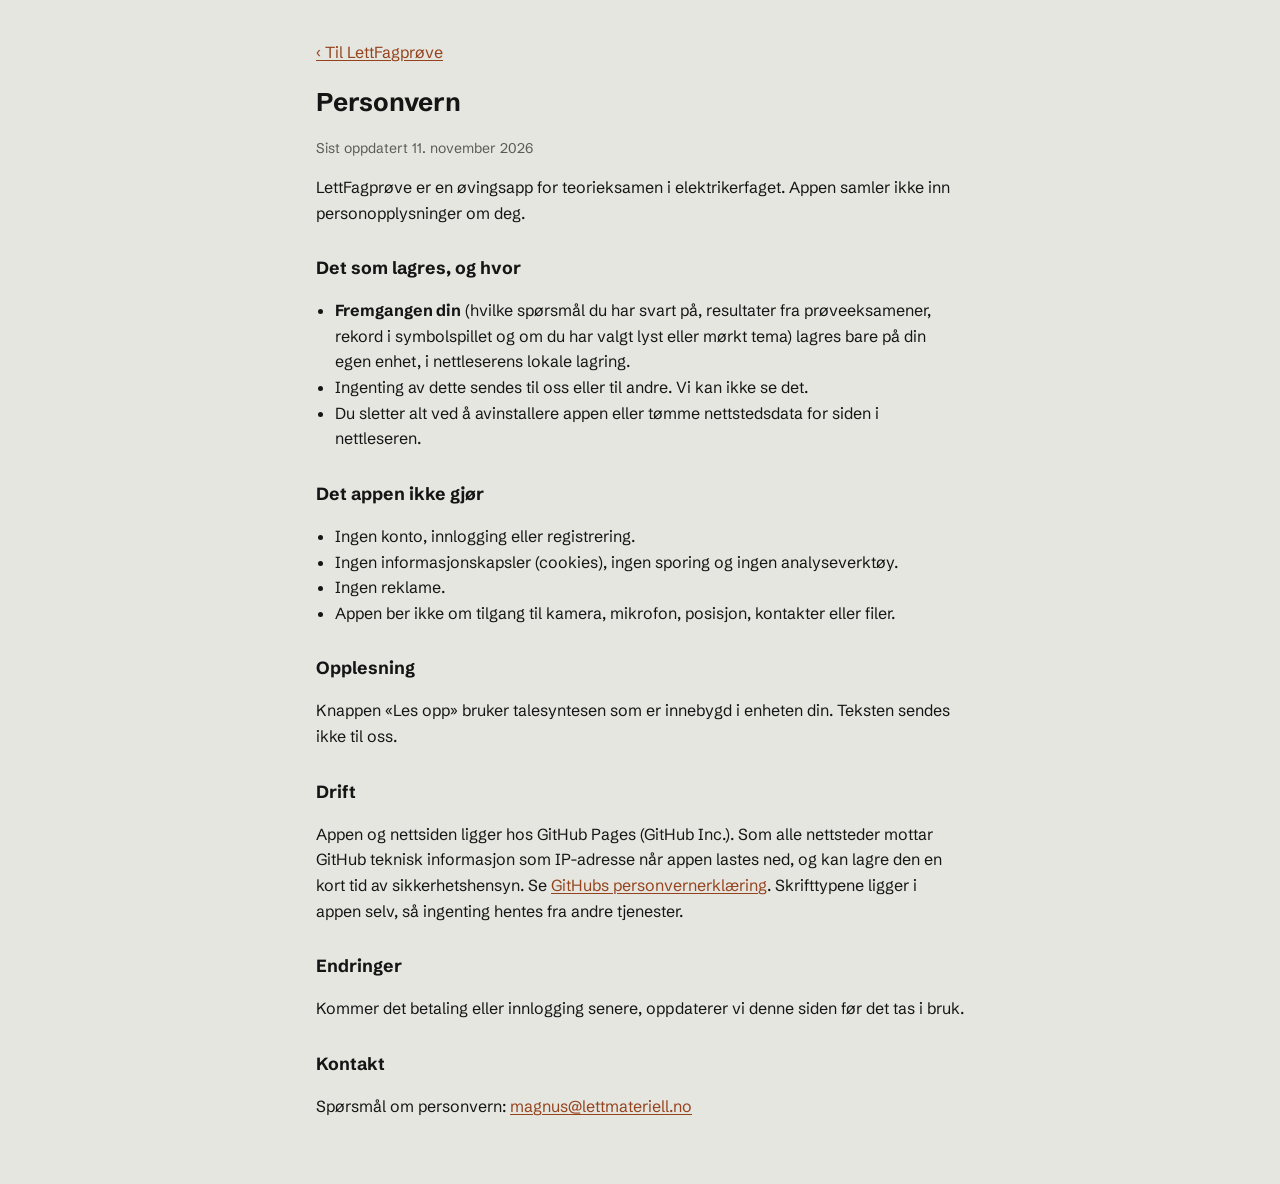
==== personvern.html @ 9872c009 "Personvernside, egne fontfiler (ingen Google Fonts), lenke fra forsiden Co-Authored-By: Claude Opus " ====
<!doctype html>
<html lang="no">
<head>
  <meta charset="utf-8">
  <meta name="viewport" content="width=device-width, initial-scale=1">
  <title>Personvern – LettFagprøve</title>
  <meta name="theme-color" content="#e6e6e1">
  <link rel="icon" href="ikoner/ikon.svg" type="image/svg+xml">
  <link rel="stylesheet" href="css/stil.css">
  <style>
    .side { max-width: 680px; margin: 0 auto; padding: 24px 16px 48px; line-height: 1.6; }
    .side h1 { font-size: 1.6rem; margin: 0 0 4px; }
    .side h2 { font-size: 1.1rem; margin: 28px 0 6px; }
    .side ul { padding-left: 1.2em; }
  </style>
</head>
<body>
  <main class="side">
    <p><a href="./">‹ Til LettFagprøve</a></p>
    <h1>Personvern</h1>
    <p class="dempet liten">Sist oppdatert 11. november 2026</p>

    <p>LettFagprøve er en øvingsapp for teorieksamen i elektrikerfaget. Appen samler ikke inn personopplysninger om deg.</p>

    <h2>Det som lagres, og hvor</h2>
    <ul>
      <li><strong>Fremgangen din</strong> (hvilke spørsmål du har svart på, resultater fra prøveeksamener, rekord i symbolspillet og om du har valgt lyst eller mørkt tema) lagres bare på din egen enhet, i nettleserens lokale lagring.</li>
      <li>Ingenting av dette sendes til oss eller til andre. Vi kan ikke se det.</li>
      <li>Du sletter alt ved å avinstallere appen eller tømme nettstedsdata for siden i nettleseren.</li>
    </ul>

    <h2>Det appen ikke gjør</h2>
    <ul>
      <li>Ingen konto, innlogging eller registrering.</li>
      <li>Ingen informasjonskapsler (cookies), ingen sporing og ingen analyseverktøy.</li>
      <li>Ingen reklame.</li>
      <li>Appen ber ikke om tilgang til kamera, mikrofon, posisjon, kontakter eller filer.</li>
    </ul>

    <h2>Opplesning</h2>
    <p>Knappen «Les opp» bruker talesyntesen som er innebygd i enheten din. Teksten sendes ikke til oss.</p>

    <h2>Drift</h2>
    <p>Appen og nettsiden ligger hos GitHub Pages (GitHub Inc.). Som alle nettsteder mottar GitHub teknisk informasjon som IP-adresse når appen lastes ned, og kan lagre den en kort tid av sikkerhetshensyn. Se <a href="https://docs.github.com/site-policy/privacy-policies/github-general-privacy-statement">GitHubs personvernerklæring</a>. Skrifttypene ligger i appen selv, så ingenting hentes fra andre tjenester.</p>

    <h2>Endringer</h2>
    <p>Kommer det betaling eller innlogging senere, oppdaterer vi denne siden før det tas i bruk.</p>

    <h2>Kontakt</h2>
    <p>Spørsmål om personvern: <a href="mailto:magnus@lettmateriell.no">magnus@lettmateriell.no</a></p>
  </main>
</body>
</html>
---- css/stil.css ----
@font-face { font-family: "Schibsted Grotesk"; font-style: normal; font-weight: 400; font-display: swap; src: url("../fonter/schibsted-grotesk-latin-400-normal.woff2") format("woff2"); }
@font-face { font-family: "Schibsted Grotesk"; font-style: normal; font-weight: 600; font-display: swap; src: url("../fonter/schibsted-grotesk-latin-600-normal.woff2") format("woff2"); }
@font-face { font-family: "Schibsted Grotesk"; font-style: normal; font-weight: 700; font-display: swap; src: url("../fonter/schibsted-grotesk-latin-700-normal.woff2") format("woff2"); }
@font-face { font-family: "Schibsted Grotesk"; font-style: normal; font-weight: 800; font-display: swap; src: url("../fonter/schibsted-grotesk-latin-800-normal.woff2") format("woff2"); }
@font-face { font-family: "IBM Plex Mono"; font-style: normal; font-weight: 400; font-display: swap; src: url("../fonter/ibm-plex-mono-latin-400-normal.woff2") format("woff2"); }
@font-face { font-family: "IBM Plex Mono"; font-style: normal; font-weight: 600; font-display: swap; src: url("../fonter/ibm-plex-mono-latin-600-normal.woff2") format("woff2"); }
@font-face { font-family: "IBM Plex Mono"; font-style: normal; font-weight: 700; font-display: swap; src: url("../fonter/ibm-plex-mono-latin-700-normal.woff2") format("woff2"); }

/* LettFagprøve – stil.
   Uttrykk: tavleskap og merkelapper. Lys grå som et tavleskap (RAL 7035), hvite flater som
   modulfronter, svarte knapper, kobber som eneste aksentfarge. Skarpe streker i stedet for myke skygger.
   Signatur: grønn/gul PE-stripe under toppen. K-numre og temakoder ser ut som tavlemerking.
   Fargene står som variabler her øverst. Tidligere versjon: nek-kilde/stil-backup-morkt.css */
:root {
  --bg: #e6e6e1;          /* tavleskap, lys grå */
  --flate: #fbfbf8;       /* modulfront */
  --flate-2: #efefea;     /* svak bakgrunn i felt */
  --tekst: #151515;
  --dempet: #5b5b56;
  --linje: #cfcfc7;
  --linje-sterk: #151515;
  --primar: #151515;      /* knapper: svart */
  --primar-tekst: #fbfbf8;
  --kobber: #b4562a;      /* aksent: kobberleder */
  --kobber-svak: #f3e3d8;
  --lenke: #94431d;
  --gul: #f0c419;         /* PE-gul */
  --gronn: #2e8b3d;       /* PE-grønn */
  --riktig: #2b7a3c;
  --riktig-bg: #e3efe1;
  --feil: #bf3128;
  --feil-bg: #f6e1de;
  --topp: #fbfbf8;
  --topp-tekst: #151515;
  --mono: "IBM Plex Mono", ui-monospace, Consolas, monospace;
  --sans: "Schibsted Grotesk", "Segoe UI", system-ui, sans-serif;
  --r: 6px;
  --r-s: 4px;
  color-scheme: light;
}
/* Mørkt tema bare når brukeren velger det med knappen (lyst er standard). */
:root[data-theme="dark"] {
  --bg: #141515; --flate: #1c1d1d; --flate-2: #252626; --tekst: #ecebe5; --dempet: #a09f98;
  --linje: #34352f; --linje-sterk: #ecebe5; --primar: #ecebe5; --primar-tekst: #141515;
  --kobber: #e08a5c; --kobber-svak: #3a2519; --lenke: #eea27a;
  --riktig: #73c47f; --riktig-bg: #18291a; --feil: #f0857b; --feil-bg: #2e1715;
  --topp: #1c1d1d; --topp-tekst: #ecebe5;
  color-scheme: dark;
}

* { box-sizing: border-box; }
html, body { margin: 0; }
body {
  background: var(--bg); color: var(--tekst);
  font: 16px/1.5 var(--sans);
  min-height: 100dvh;
  padding-bottom: env(safe-area-inset-bottom);
  -webkit-font-smoothing: antialiased;
}
button { font: inherit; color: inherit; }
a { color: var(--lenke); text-underline-offset: 2px; }
a.knapp, a.kategori, a.rad-lenke { color: inherit; text-decoration: none; }
:focus-visible { outline: 2px solid var(--kobber); outline-offset: 2px; }

/* ---------- Topp med PE-stripe ---------- */
.topp {
  position: sticky; top: 0; z-index: 5;
  display: flex; align-items: center; gap: 6px;
  padding: calc(8px + env(safe-area-inset-top)) 12px 8px;
  background: var(--topp); color: var(--topp-tekst);
  border-bottom: 5px solid transparent;
  border-image: repeating-linear-gradient(135deg, var(--gronn) 0 10px, var(--gul) 10px 20px) 5;
}
.topp h1 {
  flex: 1; margin: 0; min-width: 0;
  font-size: 1.2rem; font-weight: 800; letter-spacing: -.02em;
  white-space: nowrap; overflow: hidden; text-overflow: ellipsis;
}
.topp button {
  background: transparent; border: 1.5px solid var(--linje); color: inherit; cursor: pointer;
  width: 38px; height: 38px; border-radius: var(--r-s); font-size: 1.3rem; line-height: 1;
  display: grid; place-items: center;
}
.topp button:hover { border-color: var(--linje-sterk); }
.topp button[hidden] { display: none; }
.topp button svg { width: 20px; height: 20px; }
.topp .logo { display: grid; place-items: center; width: 34px; height: 34px; color: var(--topp-tekst); flex: 0 0 auto; }
.topp .logo svg { width: 32px; height: 26px; }
.topp h1 .lett { color: var(--kobber); }

main { max-width: 760px; margin: 0 auto; padding: 20px 16px 30px; outline: none; }

/* ---------- Byggeklosser ---------- */
.kort {
  background: var(--flate); border: 1.5px solid var(--linje); border-radius: var(--r);
  padding: 16px; margin-bottom: 14px;
}
.dempet { color: var(--dempet); }
.liten { font-size: .875rem; }
.etikett { font: 600 .7rem/1.2 var(--mono); letter-spacing: .08em; text-transform: uppercase; color: var(--dempet); }
.seksjon-tittel {
  display: flex; justify-content: space-between; align-items: baseline; gap: 8px;
  margin: 26px 0 10px; padding-bottom: 6px; border-bottom: 1.5px solid var(--linje-sterk);
}
.seksjon-tittel h2 { margin: 0; font-size: 1.15rem; font-weight: 800; letter-spacing: -.015em; }
.helt { text-align: left; padding: 20px 16px; }
.helt .stor { font: 800 2.9rem/1 var(--sans); letter-spacing: -.04em; margin-bottom: 6px; font-variant-numeric: tabular-nums; }

.knapp {
  display: flex; align-items: center; justify-content: center; gap: 8px;
  width: 100%; min-height: 48px; padding: 12px 16px; margin: 10px 0 0;
  border: 1.5px solid var(--linje-sterk); border-radius: var(--r-s); background: var(--flate);
  cursor: pointer; font-weight: 700; text-align: center;
}
.knapp:hover { background: var(--flate-2); }
.knapp.primar { background: var(--primar); color: var(--primar-tekst); border-color: var(--primar); }
.knapp.primar:hover { background: var(--primar); box-shadow: inset 0 -3px 0 var(--kobber); }
.knapp:disabled { opacity: .45; cursor: default; }
a.knapp.primar { color: var(--primar-tekst); }

/* ---------- Forside ---------- */
.status {
  display: grid; grid-template-columns: repeat(3, 1fr);
  border: 1.5px solid var(--linje); border-radius: var(--r); background: var(--flate);
}
.status > div { padding: 14px 14px 12px; border-left: 1.5px solid var(--linje); }
.status > div:first-child { border-left: 0; }
.status .verdi { font: 800 1.9rem/1.05 var(--sans); letter-spacing: -.04em; margin-top: 6px; font-variant-numeric: tabular-nums; }
.status .verdi small { font-size: .9rem; color: var(--dempet); font-weight: 600; letter-spacing: 0; }
@media (max-width: 420px) { .status .verdi { font-size: 1.4rem; } .status > div { padding: 12px 10px; } }

.start-eksamen {
  display: flex; align-items: center; gap: 14px; margin-top: 14px; padding: 16px 16px 16px 18px;
  background: var(--primar); color: var(--primar-tekst); border-radius: var(--r); text-decoration: none;
  border-left: 6px solid var(--kobber);
}
.start-eksamen .tekst { flex: 1; }
.start-eksamen strong { display: block; font-size: 1.25rem; font-weight: 800; letter-spacing: -.02em; }
.start-eksamen .pil {
  font: 700 1.2rem var(--mono); width: 40px; height: 40px; border-radius: var(--r-s);
  display: grid; place-items: center; background: var(--kobber); color: #fff; transition: transform .15s;
}
.start-eksamen:hover .pil { transform: translateX(3px); }

/* Menyen som kursfortegnelse, K-numrene som tavlemerking */
.kurser { border: 1.5px solid var(--linje); border-radius: var(--r); background: var(--flate); }
.kurs-rad {
  display: grid; grid-template-columns: 44px 1fr auto; align-items: center; gap: 12px;
  padding: 12px 14px; border-top: 1.5px solid var(--linje); color: inherit; text-decoration: none;
}
.kurs-rad:first-child { border-top: 0; }
.kurs-rad:hover { background: var(--flate-2); }
.kurs-rad:hover .kurs-nr { background: var(--kobber); border-color: var(--kobber); color: #fff; }
.kurs-rad[aria-disabled="true"] { opacity: .5; pointer-events: none; }
.kurs-nr {
  font: 700 .78rem/1 var(--mono); text-align: center; padding: 7px 0;
  border: 1.5px solid var(--linje-sterk); border-radius: 2px; background: var(--flate);
}
.kurs-rad .navn { font-weight: 700; }
.kurs-rad .navn small { display: block; font-weight: 400; color: var(--dempet); font-size: .85rem; }
.kurs-rad .hoyre { font: 600 .82rem var(--mono); color: var(--dempet); white-space: nowrap; }

/* ---------- Temaliste ---------- */
.kategori {
  display: grid; grid-template-columns: 64px 1fr auto; align-items: center; gap: 12px; width: 100%;
  padding: 12px 14px; margin: 0; text-align: left; color: inherit;
  border: 1.5px solid var(--linje); border-top: 0; background: var(--flate); cursor: pointer;
}
.kategori:first-child { border-top: 1.5px solid var(--linje); border-radius: var(--r) var(--r) 0 0; }
.kategori:last-child { border-radius: 0 0 var(--r) var(--r); }
.kategori:hover { background: var(--flate-2); }
.kategori .ikon, .kode {
  font: 700 .72rem/1 var(--mono); letter-spacing: .02em; text-align: center;
  padding: 6px 4px; border: 1.5px solid var(--linje-sterk); border-radius: 2px; white-space: nowrap; background: var(--flate);
}
.kategori .navn { font-weight: 700; min-width: 0; }
.kategori .pil { font-family: var(--mono); color: var(--dempet); }
.stolpe { height: 5px; background: var(--flate-2); border: 1px solid var(--linje); overflow: hidden; margin-top: 7px; }
.stolpe > span { display: block; height: 100%; background: var(--kobber); }
.stolpe.svak > span { background: var(--feil); }

/* ---------- Spørsmål ---------- */
.fremdrift {
  display: flex; justify-content: space-between; align-items: center; gap: 8px; margin-bottom: 10px;
  font: 600 .8rem var(--mono); color: var(--dempet);
}
.timer { font: 700 1rem var(--mono); color: var(--tekst); padding: 2px 8px; border: 1.5px solid var(--linje-sterk); border-radius: 2px; background: var(--flate); }
.timer.lite { color: var(--feil); border-color: var(--feil); }

.spm-topp { display: flex; justify-content: space-between; align-items: center; gap: 8px; min-height: 30px; margin-bottom: 4px; }
.sporsmal { font-size: 1.22rem; font-weight: 700; line-height: 1.38; margin: 6px 0 16px; letter-spacing: -.01em; }

.alternativ {
  display: flex; align-items: flex-start; gap: 12px; width: 100%; text-align: left;
  padding: 12px; margin: 0 0 8px; color: var(--tekst);
  border: 1.5px solid var(--linje); border-radius: var(--r-s); background: var(--flate); cursor: pointer;
  line-height: 1.4;
}
.alternativ:hover:not(:disabled) { border-color: var(--linje-sterk); }
.alternativ.valgt { border-color: var(--linje-sterk); box-shadow: inset 4px 0 0 var(--kobber); }
.alternativ.riktig { border-color: var(--riktig); background: var(--riktig-bg); }
.alternativ.feil { border-color: var(--feil); background: var(--feil-bg); }
.alternativ:disabled { cursor: default; }
.bokstav {
  flex: 0 0 auto; width: 26px; height: 26px; border: 1.5px solid var(--linje-sterk); border-radius: 2px;
  display: inline-flex; align-items: center; justify-content: center;
  font: 700 .8rem var(--mono); color: var(--tekst); margin-top: -1px;
}
.alternativ.valgt .bokstav { background: var(--primar); border-color: var(--primar); color: var(--primar-tekst); }
.alternativ.riktig .bokstav { background: var(--riktig); border-color: var(--riktig); color: #fff; }
.alternativ.feil .bokstav { background: var(--feil); border-color: var(--feil); color: #fff; }

.forklaring { border-left: 4px solid var(--linje-sterk); padding: 10px 12px; margin-top: 12px; background: var(--flate-2); }
.forklaring.riktig { border-color: var(--riktig); }
.forklaring.feil { border-color: var(--feil); }

.lyd {
  border: 1.5px solid var(--linje); background: transparent; color: var(--tekst); border-radius: 2px;
  height: 30px; padding: 0 8px; font: 600 .75rem var(--mono); cursor: pointer; flex: 0 0 auto;
  display: inline-flex; align-items: center; gap: 6px;
}
.lyd:hover { border-color: var(--linje-sterk); }
.lyd svg { width: 15px; height: 15px; }
.spm-id { font: .7rem var(--mono); color: var(--dempet); text-align: right; margin-top: 10px; }
.resultat-liste .spm-id { display: inline; margin-left: 6px; }
.tips { text-align: left; margin: 10px 0 0; font-family: var(--mono); font-size: .72rem; }
@media (hover: none) { .tips { display: none; } }

/* Figurer (installasjonssymboler) */
.figur { display: flex; justify-content: center; margin: 4px 0 12px; padding: 10px; color: var(--tekst);
  background: var(--flate-2); border: 1.5px dashed var(--linje); }
.figur svg { width: 120px; height: 120px; }
.figur.liten-figur { justify-content: flex-start; margin: 6px 0; padding: 4px; background: transparent; border: 0; }
.figur.liten-figur svg { width: 60px; height: 60px; }

/* Regneoppgaver */
.felt { display: flex; gap: 8px; align-items: center; margin-top: 10px; }
.felt input {
  flex: 1; min-width: 0; min-height: 48px; padding: 10px 12px; font: 600 1.1rem var(--mono); color: inherit;
  border: 1.5px solid var(--linje-sterk); border-radius: var(--r-s); background: var(--flate);
}
.felt input:focus { outline: none; box-shadow: inset 0 -3px 0 var(--kobber); }
.felt .enhet { font: 700 1rem var(--mono); }
.losning ol { padding-left: 20px; margin: 8px 0 0; }
.losning li { margin-bottom: 4px; font-family: var(--mono); font-size: .88rem; }
code, .formel { font-family: var(--mono); background: var(--flate-2); padding: 1px 5px; border-radius: 2px; }

/* Prøveeksamen: oversikt */
.meny { display: grid; grid-template-columns: 1fr 1fr; gap: 8px; }
.meny .knapp { margin: 0; }
.oversikt { margin-top: 14px; }
.oversikt summary { cursor: pointer; font-weight: 700; }
.nav-rutenett { display: grid; grid-template-columns: repeat(auto-fill, minmax(40px, 1fr)); gap: 4px; margin-top: 12px; }
.nr { height: 36px; border-radius: 2px; border: 1.5px solid var(--linje); background: var(--flate); color: var(--tekst); cursor: pointer; font: 600 .8rem var(--mono); }
.nr.besvart { background: var(--primar); border-color: var(--primar); color: var(--primar-tekst); }
.nr.aktiv { outline: 2px solid var(--kobber); outline-offset: 1px; }

/* Resultater */
.resultat-liste .rad { padding: 12px 0; border-top: 1.5px solid var(--linje); }
.merke { display: inline-block; padding: 2px 6px; border-radius: 2px; font: 600 .72rem var(--mono); text-transform: uppercase; letter-spacing: .04em; }
.merke.riktig { background: var(--riktig-bg); color: var(--riktig); }
.merke.feil { background: var(--feil-bg); color: var(--feil); }

/* «Klar for eksamen?» som sjekkliste */
.klar-rad { display: grid; grid-template-columns: 22px 1fr auto; gap: 10px; align-items: center; padding: 10px 0; border-top: 1.5px solid var(--linje); }
.klar-rad:first-of-type { border-top: 0; }
.boks { width: 18px; height: 18px; border: 1.5px solid var(--linje-sterk); border-radius: 2px; display: grid; place-items: center; font-size: .75rem; }
.klar-rad.ok .boks { background: var(--riktig); border-color: var(--riktig); color: #fff; }
.klar-rad .teller { font: 600 .8rem var(--mono); color: var(--dempet); }
.klar-rad .stolpe { grid-column: 2 / 4; margin-top: 2px; }

/* Graf */
.graf { width: 100%; height: auto; margin-top: 10px; display: block; }
.graf .krav-linje { stroke: var(--dempet); stroke-dasharray: 4 3; stroke-width: 1; }
.graf .graf-tekst { fill: var(--dempet); font-size: 9px; font-family: var(--mono); }
.graf .soyle-ok { fill: var(--riktig); }
.graf .soyle-feil { fill: var(--feil); }

.info { font-size: .8rem; color: var(--dempet); margin: 24px 0 8px; padding-top: 12px; border-top: 1.5px solid var(--linje); }

/* Foto i spørsmål (data/bilder.js) */
.foto { margin: 4px 0 14px; border: 1.5px solid var(--linje); background: var(--flate-2); }
.foto img { display: block; width: 100%; max-height: 300px; object-fit: contain; background: #fff; }
.foto figcaption { font: .68rem var(--mono); color: var(--dempet); padding: 6px 8px; border-top: 1.5px solid var(--linje); }
.foto figcaption a { color: inherit; }
.foto.liten-foto { width: 110px; margin: 6px 0; }
.foto.liten-foto img { max-height: 80px; }

/* Formelsamling og hint */
.formel-kort { padding: 12px 0; border-bottom: 1.5px solid var(--linje); }
.formel-kort:last-child { border-bottom: 0; padding-bottom: 0; }
.forklaring .formel-kort { padding: 10px 0; }
.formel-navn { font: 600 .72rem var(--mono); text-transform: uppercase; letter-spacing: .07em; color: var(--dempet); }
.formel-hoved { font-family: var(--mono); font-size: 1.15rem; font-weight: 700; margin: 4px 0; overflow-wrap: anywhere; }
.formel-variant { font-family: var(--mono); font-size: .92rem; margin: 2px 0; overflow-wrap: anywhere; }
.forklaring.hint { border-color: var(--kobber); background: var(--kobber-svak); }
.sok {
  width: 100%; padding: 12px 14px; font: inherit; color: inherit; background: var(--flate);
  border: 1.5px solid var(--linje-sterk); border-radius: var(--r-s);
}
.sok:focus { outline: none; box-shadow: inset 0 -3px 0 var(--kobber); }

/* Teorikurs (data/kurs.js) */
.kurs-ingress { font-size: 1.08rem; line-height: 1.5; margin: 8px 0 12px; }
.kurs-innhold { margin: 0; padding-left: 0; list-style: none; counter-reset: del; border-top: 1.5px solid var(--linje); }
.kurs-innhold li { counter-increment: del; border-bottom: 1.5px solid var(--linje); }
.kurs-innhold a { display: flex; gap: 10px; padding: 9px 0; color: inherit; text-decoration: none; font-weight: 600; }
.kurs-innhold a::before { content: counter(del, decimal-leading-zero); font: 700 .78rem/1.9 var(--mono); color: var(--kobber); }
.kurs-innhold a:hover { color: var(--lenke); }
.kurs-del { scroll-margin-top: 76px; }
.kurs-del h3 { display: flex; align-items: baseline; gap: 10px; margin: 0 0 10px; font-size: 1.15rem; font-weight: 800; letter-spacing: -.015em; }
.kurs-del-nr { font: 700 .78rem var(--mono); color: var(--kobber); border: 1.5px solid var(--kobber); border-radius: 2px; padding: 3px 5px; }
.kurs-del p { margin: 0 0 10px; line-height: 1.6; }
.husk { border: 1.5px solid var(--linje-sterk); border-radius: var(--r-s); padding: 10px 12px 4px; margin: 12px 0 0; background: var(--flate); }
.husk ul { margin: 6px 0 6px; padding-left: 18px; }
.husk li { margin-bottom: 5px; }
.husk li::marker { color: var(--kobber); }
.kurs-del .forklaring.hint { margin-top: 12px; }
.kurs-kilde { font: .72rem var(--mono); color: var(--dempet); margin: 12px 0 0 !important; }

/* ---------- Forstå spørsmålet ---------- */
.forsta { margin: 4px 0 14px; border: 1px solid var(--linje-sterk); border-left: 4px solid var(--kobber); border-radius: var(--r-s); background: var(--flate-2); }
.forsta summary { cursor: pointer; padding: 9px 12px; font: 600 .8rem/1.3 var(--mono); color: var(--lenke); list-style: none; }
.forsta summary::-webkit-details-marker { display: none; }
.forsta summary::before { content: "+"; display: inline-block; width: 1.1em; font-weight: 700; color: var(--kobber); }
.forsta[open] summary::before { content: "–"; }
.forsta[open] summary { border-bottom: 1px solid var(--linje-sterk); }
.forsta p { margin: 10px 12px; line-height: 1.5; }
.forsta dl { margin: 10px 12px 12px; display: grid; gap: 8px; }
.forsta dl div { display: grid; grid-template-columns: 4.2em 1fr; gap: 10px; align-items: baseline; }
.forsta dt { font: 700 .9rem var(--mono); color: var(--tekst); background: var(--flate); border: 1px solid var(--linje-sterk); border-radius: var(--r-s); text-align: center; padding: 1px 4px; }
.forsta dd { margin: 0; line-height: 1.45; }
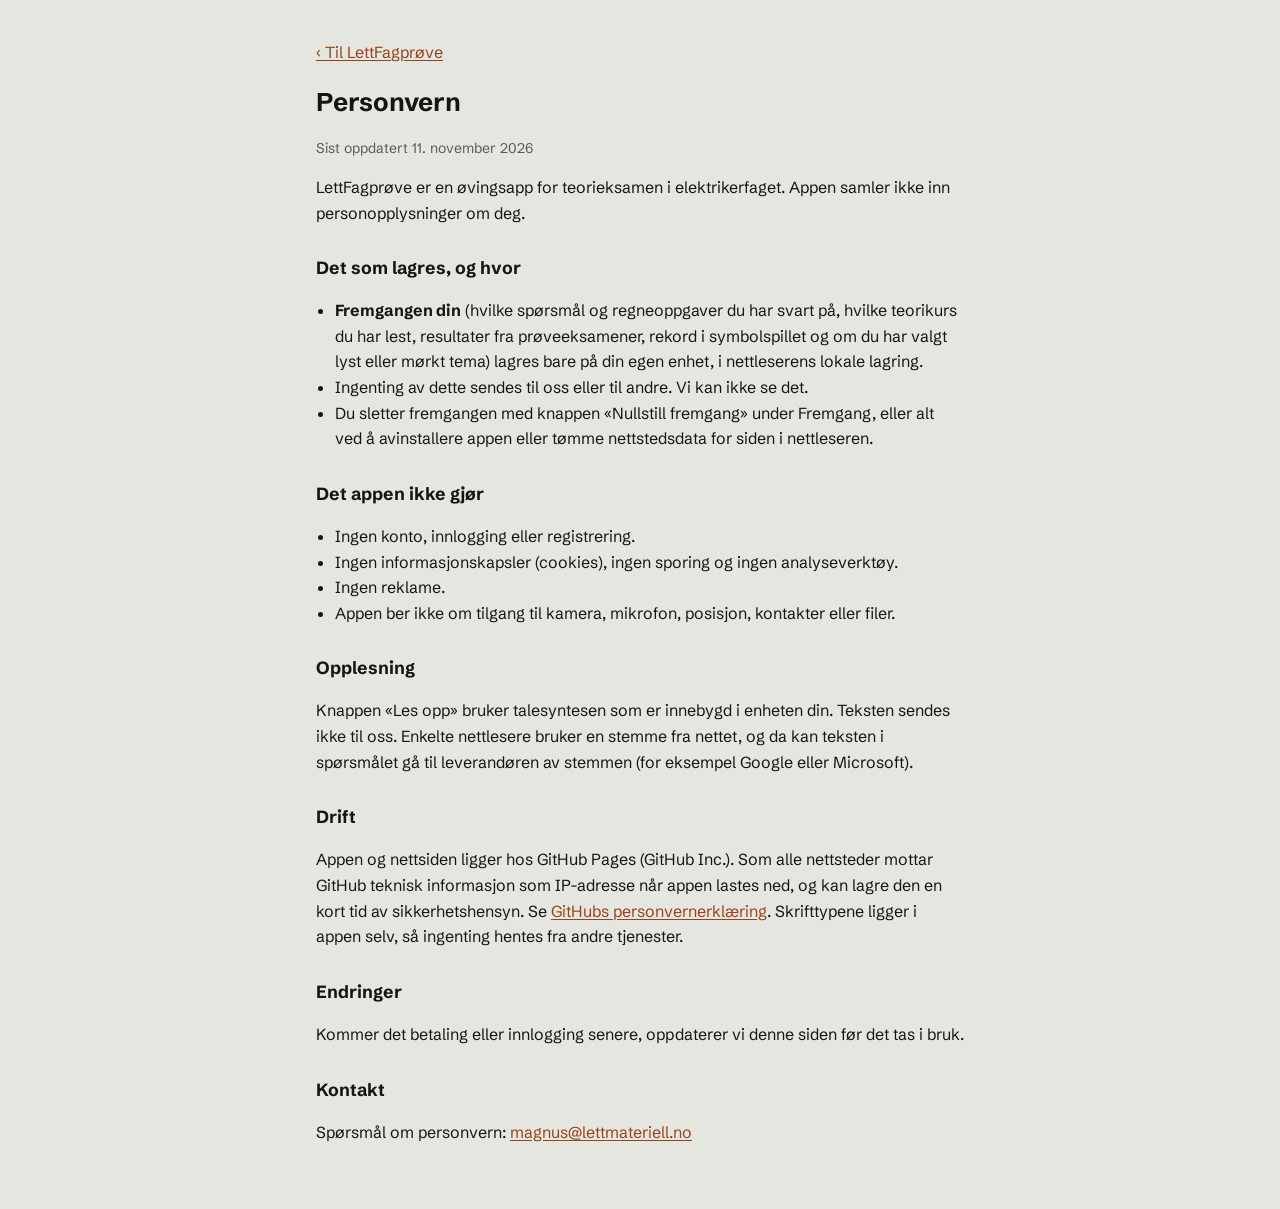
==== commit 1b121c24: "Feilretting etter simulering av hele appen med 5 arbeidere - Nullstill fremgang krasjet forsiden (ma" ====
--- a/personvern.html
+++ b/personvern.html
@@ -24,9 +24,9 @@
 
     <h2>Det som lagres, og hvor</h2>
     <ul>
-      <li><strong>Fremgangen din</strong> (hvilke spørsmål du har svart på, resultater fra prøveeksamener, rekord i symbolspillet og om du har valgt lyst eller mørkt tema) lagres bare på din egen enhet, i nettleserens lokale lagring.</li>
+      <li><strong>Fremgangen din</strong> (hvilke spørsmål og regneoppgaver du har svart på, hvilke teorikurs du har lest, resultater fra prøveeksamener, rekord i symbolspillet og om du har valgt lyst eller mørkt tema) lagres bare på din egen enhet, i nettleserens lokale lagring.</li>
       <li>Ingenting av dette sendes til oss eller til andre. Vi kan ikke se det.</li>
-      <li>Du sletter alt ved å avinstallere appen eller tømme nettstedsdata for siden i nettleseren.</li>
+      <li>Du sletter fremgangen med knappen «Nullstill fremgang» under Fremgang, eller alt ved å avinstallere appen eller tømme nettstedsdata for siden i nettleseren.</li>
     </ul>
 
     <h2>Det appen ikke gjør</h2>
@@ -38,7 +38,7 @@
     </ul>
 
     <h2>Opplesning</h2>
-    <p>Knappen «Les opp» bruker talesyntesen som er innebygd i enheten din. Teksten sendes ikke til oss.</p>
+    <p>Knappen «Les opp» bruker talesyntesen som er innebygd i enheten din. Teksten sendes ikke til oss. Enkelte nettlesere bruker en stemme fra nettet, og da kan teksten i spørsmålet gå til leverandøren av stemmen (for eksempel Google eller Microsoft).</p>
 
     <h2>Drift</h2>
     <p>Appen og nettsiden ligger hos GitHub Pages (GitHub Inc.). Som alle nettsteder mottar GitHub teknisk informasjon som IP-adresse når appen lastes ned, og kan lagre den en kort tid av sikkerhetshensyn. Se <a href="https://docs.github.com/site-policy/privacy-policies/github-general-privacy-statement">GitHubs personvernerklæring</a>. Skrifttypene ligger i appen selv, så ingenting hentes fra andre tjenester.</p>
--- a/css/stil.css
+++ b/css/stil.css
@@ -21,12 +21,13 @@
   --linje-sterk: #151515;
   --primar: #151515;      /* knapper: svart */
   --primar-tekst: #fbfbf8;
+  --knapp-tekst: #fff;     /* tekst på grønn, rød og kobber */
   --kobber: #b4562a;      /* aksent: kobberleder */
   --kobber-svak: #f3e3d8;
   --lenke: #94431d;
   --gul: #f0c419;         /* PE-gul */
   --gronn: #2e8b3d;       /* PE-grønn */
-  --riktig: #2b7a3c;
+  --riktig: #287236;
   --riktig-bg: #e3efe1;
   --feil: #bf3128;
   --feil-bg: #f6e1de;
@@ -41,7 +42,7 @@
 /* Mørkt tema bare når brukeren velger det med knappen (lyst er standard). */
 :root[data-theme="dark"] {
   --bg: #141515; --flate: #1c1d1d; --flate-2: #252626; --tekst: #ecebe5; --dempet: #a09f98;
-  --linje: #34352f; --linje-sterk: #ecebe5; --primar: #ecebe5; --primar-tekst: #141515;
+  --linje: #34352f; --linje-sterk: #ecebe5; --primar: #ecebe5; --primar-tekst: #141515; --knapp-tekst: #141515;
   --kobber: #e08a5c; --kobber-svak: #3a2519; --lenke: #eea27a;
   --riktig: #73c47f; --riktig-bg: #18291a; --feil: #f0857b; --feil-bg: #2e1715;
   --topp: #1c1d1d; --topp-tekst: #ecebe5;
@@ -138,7 +139,7 @@
 .start-eksamen strong { display: block; font-size: 1.25rem; font-weight: 800; letter-spacing: -.02em; }
 .start-eksamen .pil {
   font: 700 1.2rem var(--mono); width: 40px; height: 40px; border-radius: var(--r-s);
-  display: grid; place-items: center; background: var(--kobber); color: #fff; transition: transform .15s;
+  display: grid; place-items: center; background: var(--kobber); color: var(--knapp-tekst); transition: transform .15s;
 }
 .start-eksamen:hover .pil { transform: translateX(3px); }
 
@@ -150,7 +151,7 @@
 }
 .kurs-rad:first-child { border-top: 0; }
 .kurs-rad:hover { background: var(--flate-2); }
-.kurs-rad:hover .kurs-nr { background: var(--kobber); border-color: var(--kobber); color: #fff; }
+.kurs-rad:hover .kurs-nr { background: var(--kobber); border-color: var(--kobber); color: var(--knapp-tekst); }
 .kurs-rad[aria-disabled="true"] { opacity: .5; pointer-events: none; }
 .kurs-nr {
   font: 700 .78rem/1 var(--mono); text-align: center; padding: 7px 0;
@@ -207,8 +208,8 @@
   font: 700 .8rem var(--mono); color: var(--tekst); margin-top: -1px;
 }
 .alternativ.valgt .bokstav { background: var(--primar); border-color: var(--primar); color: var(--primar-tekst); }
-.alternativ.riktig .bokstav { background: var(--riktig); border-color: var(--riktig); color: #fff; }
-.alternativ.feil .bokstav { background: var(--feil); border-color: var(--feil); color: #fff; }
+.alternativ.riktig .bokstav { background: var(--riktig); border-color: var(--riktig); color: var(--knapp-tekst); }
+.alternativ.feil .bokstav { background: var(--feil); border-color: var(--feil); color: var(--knapp-tekst); }
 
 .forklaring { border-left: 4px solid var(--linje-sterk); padding: 10px 12px; margin-top: 12px; background: var(--flate-2); }
 .forklaring.riktig { border-color: var(--riktig); }
@@ -265,7 +266,7 @@
 .klar-rad { display: grid; grid-template-columns: 22px 1fr auto; gap: 10px; align-items: center; padding: 10px 0; border-top: 1.5px solid var(--linje); }
 .klar-rad:first-of-type { border-top: 0; }
 .boks { width: 18px; height: 18px; border: 1.5px solid var(--linje-sterk); border-radius: 2px; display: grid; place-items: center; font-size: .75rem; }
-.klar-rad.ok .boks { background: var(--riktig); border-color: var(--riktig); color: #fff; }
+.klar-rad.ok .boks { background: var(--riktig); border-color: var(--riktig); color: var(--knapp-tekst); }
 .klar-rad .teller { font: 600 .8rem var(--mono); color: var(--dempet); }
 .klar-rad .stolpe { grid-column: 2 / 4; margin-top: 2px; }
 
@@ -330,3 +331,6 @@
 .forsta dl div { display: grid; grid-template-columns: 4.2em 1fr; gap: 10px; align-items: baseline; }
 .forsta dt { font: 700 .9rem var(--mono); color: var(--tekst); background: var(--flate); border: 1px solid var(--linje-sterk); border-radius: var(--r-s); text-align: center; padding: 1px 4px; }
 .forsta dd { margin: 0; line-height: 1.45; }
+/* Lange fagord (f.eks. «referanseinstallasjonsmetode») skal brytes på smale skjermer i stedet for å gi sideveis scroll. */
+.sporsmal, .kurs-del h3, .forklaring, .alternativ span { overflow-wrap: anywhere; }
+@media (prefers-reduced-motion: reduce) { *, *::before, *::after { transition: none !important; scroll-behavior: auto !important; } }
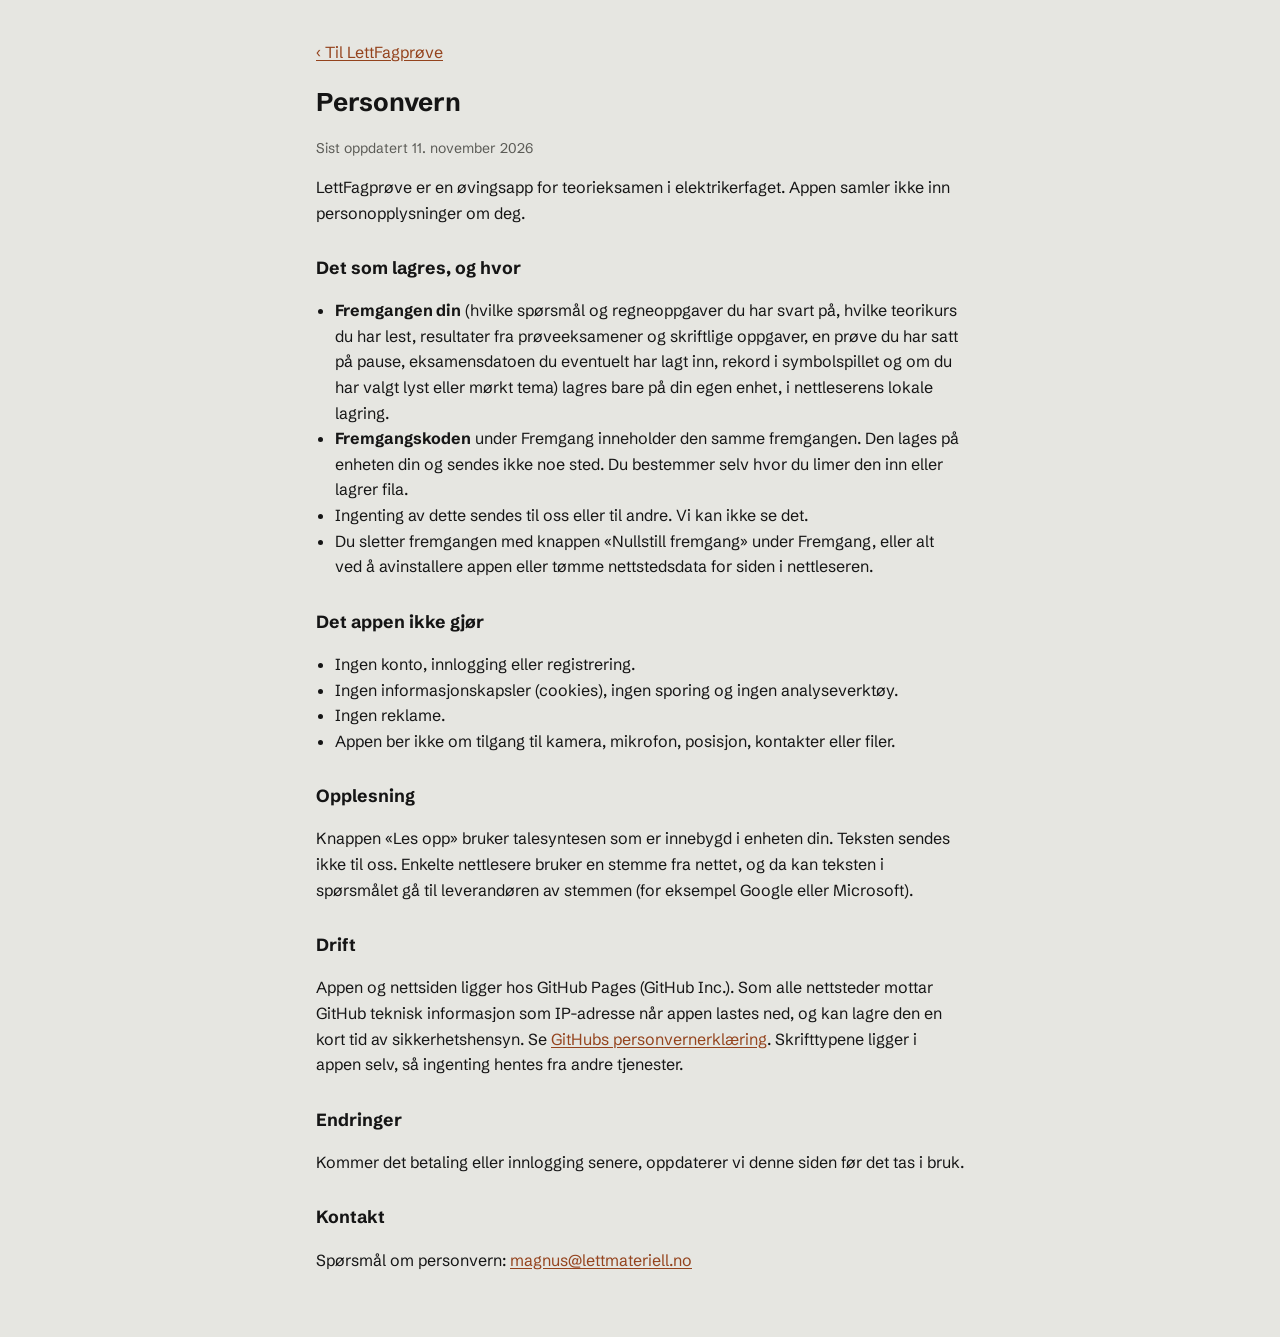
==== commit e63dfe14: "Pause i prøven, skriftlige oppgaver, dagsplan og flytting av fremgang (v29) - Prøveeksamen kan sette" ====
--- a/personvern.html
+++ b/personvern.html
@@ -24,7 +24,8 @@
 
     <h2>Det som lagres, og hvor</h2>
     <ul>
-      <li><strong>Fremgangen din</strong> (hvilke spørsmål og regneoppgaver du har svart på, hvilke teorikurs du har lest, resultater fra prøveeksamener, rekord i symbolspillet og om du har valgt lyst eller mørkt tema) lagres bare på din egen enhet, i nettleserens lokale lagring.</li>
+      <li><strong>Fremgangen din</strong> (hvilke spørsmål og regneoppgaver du har svart på, hvilke teorikurs du har lest, resultater fra prøveeksamener og skriftlige oppgaver, en prøve du har satt på pause, eksamensdatoen du eventuelt har lagt inn, rekord i symbolspillet og om du har valgt lyst eller mørkt tema) lagres bare på din egen enhet, i nettleserens lokale lagring.</li>
+      <li><strong>Fremgangskoden</strong> under Fremgang inneholder den samme fremgangen. Den lages på enheten din og sendes ikke noe sted. Du bestemmer selv hvor du limer den inn eller lagrer fila.</li>
       <li>Ingenting av dette sendes til oss eller til andre. Vi kan ikke se det.</li>
       <li>Du sletter fremgangen med knappen «Nullstill fremgang» under Fremgang, eller alt ved å avinstallere appen eller tømme nettstedsdata for siden i nettleseren.</li>
     </ul>
--- a/css/stil.css
+++ b/css/stil.css
@@ -334,3 +334,18 @@
 /* Lange fagord (f.eks. «referanseinstallasjonsmetode») skal brytes på smale skjermer i stedet for å gi sideveis scroll. */
 .sporsmal, .kurs-del h3, .forklaring, .alternativ span { overflow-wrap: anywhere; }
 @media (prefers-reduced-motion: reduce) { *, *::before, *::after { transition: none !important; scroll-behavior: auto !important; } }
+
+/* Dagsplan, prøve på pause, skriftlige oppgaver og flytting av fremgang */
+.plan-rad { color: inherit; text-decoration: none; }
+.plan-rad:hover span:nth-child(2) { text-decoration: underline; }
+.plan-rad.ok span:nth-child(2) { color: var(--dempet); text-decoration: line-through; }
+.dato-felt { display: flex; align-items: center; gap: 8px; flex-wrap: wrap; }
+.dato-felt input { font: 600 .95rem var(--mono); color: inherit; padding: 6px 8px; min-height: 40px; border: 1.5px solid var(--linje-sterk); border-radius: var(--r-s); background: var(--flate); }
+.pagaende { display: flex; justify-content: space-between; align-items: center; gap: 10px; color: inherit; text-decoration: none; border-color: var(--kobber); }
+.gitt { margin: 6px 0 0; padding-left: 20px; }
+.gitt li { margin: 3px 0; }
+.skr-tekst { display: block; width: 100%; box-sizing: border-box; margin: 10px 0 6px; padding: 10px 12px; font: 400 1rem/1.45 var(--sans); color: inherit; border: 1.5px solid var(--linje-sterk); border-radius: var(--r-s); background: var(--flate); resize: vertical; }
+.skr-tekst:focus { outline: none; box-shadow: inset 0 -3px 0 var(--kobber); }
+.sjekk-punkt { display: flex; gap: 8px; align-items: flex-start; margin: 6px 0; cursor: pointer; }
+.sjekk-punkt input { margin-top: 4px; width: 18px; height: 18px; flex: none; }
+#flytt .knapp { margin-top: 6px; }
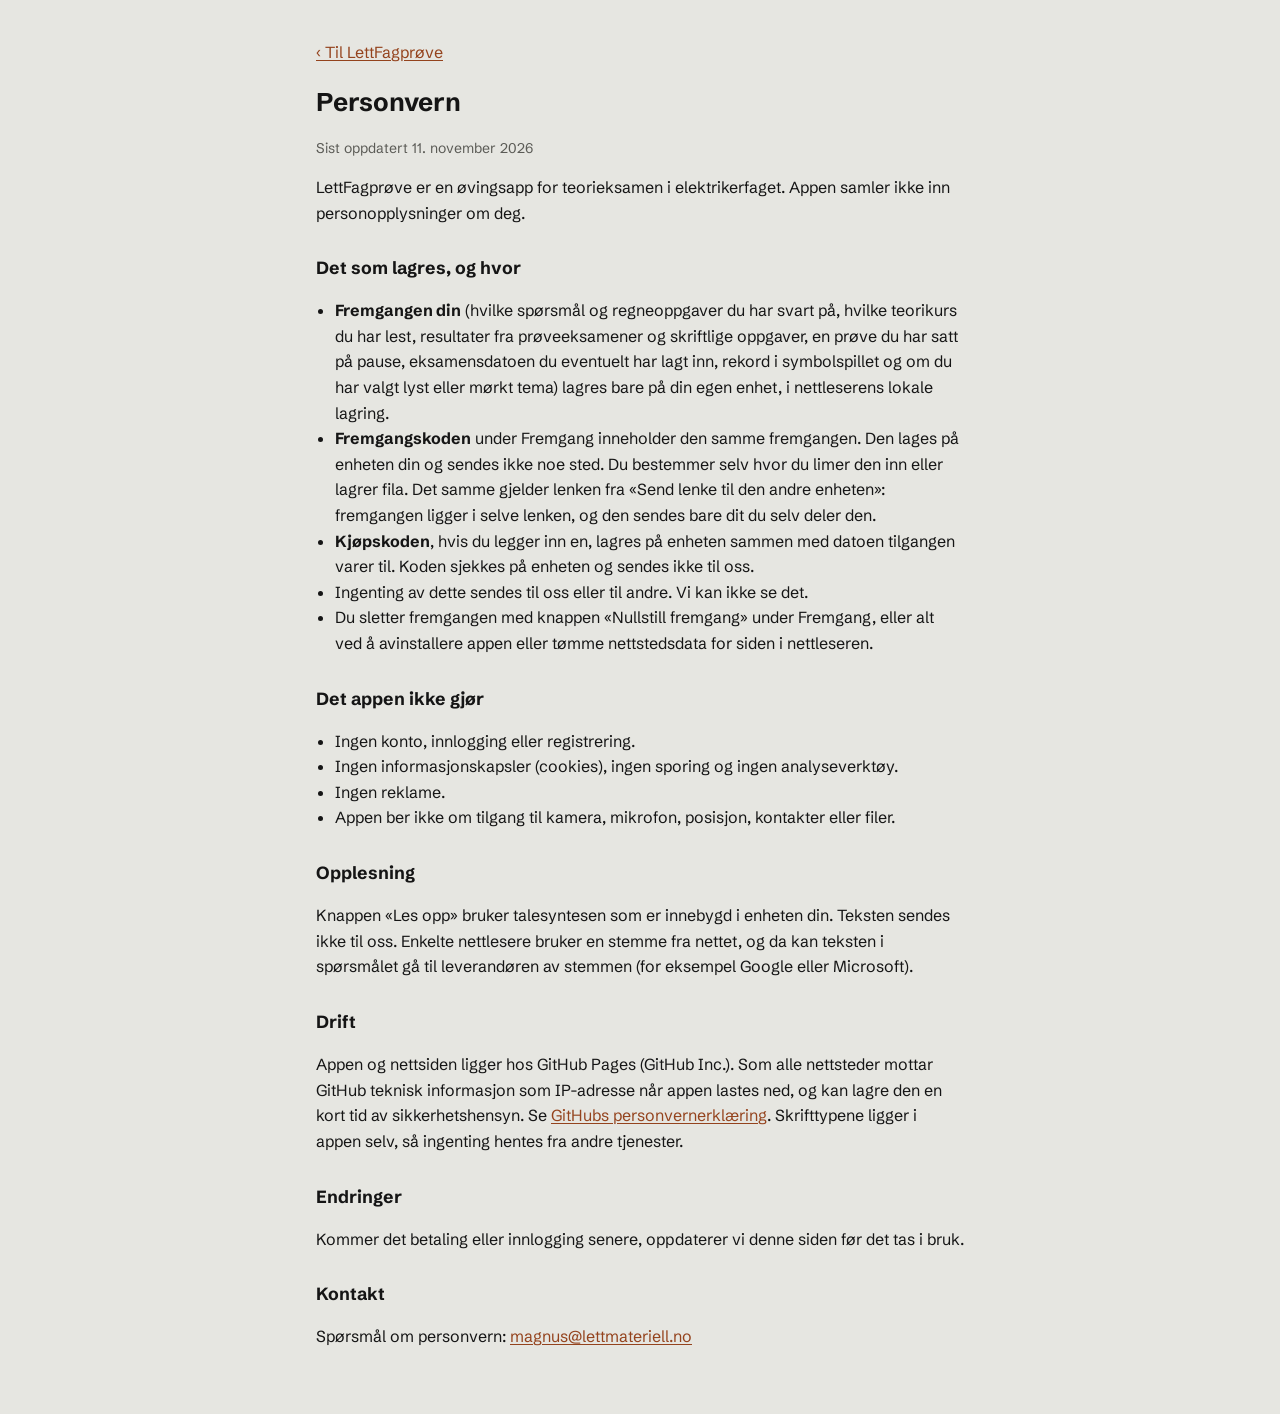
==== commit 2f7ba72c: "Skriftlig prøve med tid, 30 skriftlige oppgaver, pris og flytting via lenke (v32) - 15 nye skriftlig" ====
--- a/personvern.html
+++ b/personvern.html
@@ -25,7 +25,8 @@
     <h2>Det som lagres, og hvor</h2>
     <ul>
       <li><strong>Fremgangen din</strong> (hvilke spørsmål og regneoppgaver du har svart på, hvilke teorikurs du har lest, resultater fra prøveeksamener og skriftlige oppgaver, en prøve du har satt på pause, eksamensdatoen du eventuelt har lagt inn, rekord i symbolspillet og om du har valgt lyst eller mørkt tema) lagres bare på din egen enhet, i nettleserens lokale lagring.</li>
-      <li><strong>Fremgangskoden</strong> under Fremgang inneholder den samme fremgangen. Den lages på enheten din og sendes ikke noe sted. Du bestemmer selv hvor du limer den inn eller lagrer fila.</li>
+      <li><strong>Fremgangskoden</strong> under Fremgang inneholder den samme fremgangen. Den lages på enheten din og sendes ikke noe sted. Du bestemmer selv hvor du limer den inn eller lagrer fila. Det samme gjelder lenken fra «Send lenke til den andre enheten»: fremgangen ligger i selve lenken, og den sendes bare dit du selv deler den.</li>
+      <li><strong>Kjøpskoden</strong>, hvis du legger inn en, lagres på enheten sammen med datoen tilgangen varer til. Koden sjekkes på enheten og sendes ikke til oss.</li>
       <li>Ingenting av dette sendes til oss eller til andre. Vi kan ikke se det.</li>
       <li>Du sletter fremgangen med knappen «Nullstill fremgang» under Fremgang, eller alt ved å avinstallere appen eller tømme nettstedsdata for siden i nettleseren.</li>
     </ul>
--- a/css/stil.css
+++ b/css/stil.css
@@ -349,3 +349,12 @@
 .sjekk-punkt { display: flex; gap: 8px; align-items: flex-start; margin: 6px 0; cursor: pointer; }
 .sjekk-punkt input { margin-top: 4px; width: 18px; height: 18px; flex: none; }
 #flytt .knapp { margin-top: 6px; }
+.ordliste { margin: 0; }
+.ordliste div { padding: 10px 0; border-top: 1.5px solid var(--linje); }
+.ordliste div:first-child { border-top: 0; }
+.ordliste dt { font-weight: 700; }
+.ordliste dd { margin: 2px 0 0; }
+
+/* Skriftlig prøve: klokke og lever-knapp følger med når du blar */
+.prove-topp { position: sticky; top: 0; z-index: 5; display: flex; justify-content: space-between; align-items: center; gap: 10px; padding: 8px 0; background: var(--bg); }
+.prove-topp .knapp { width: auto; margin: 0; }
